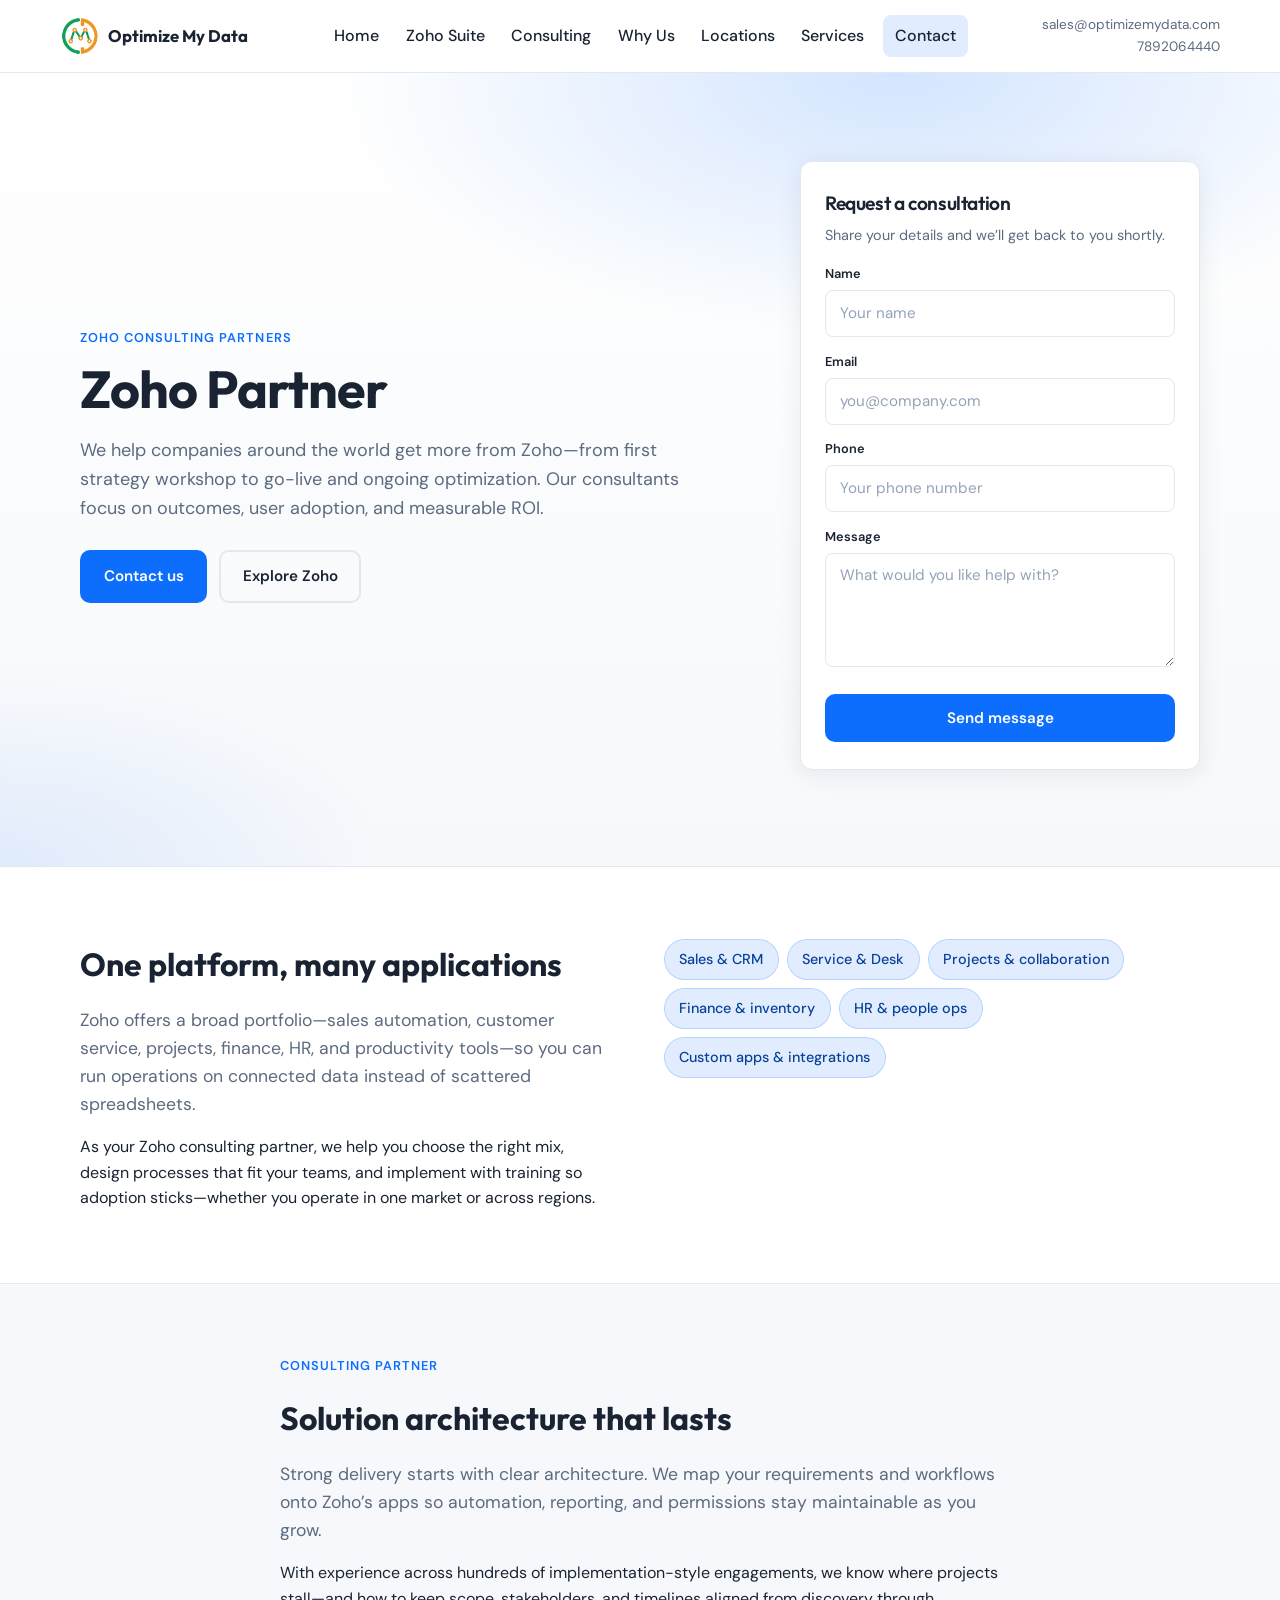
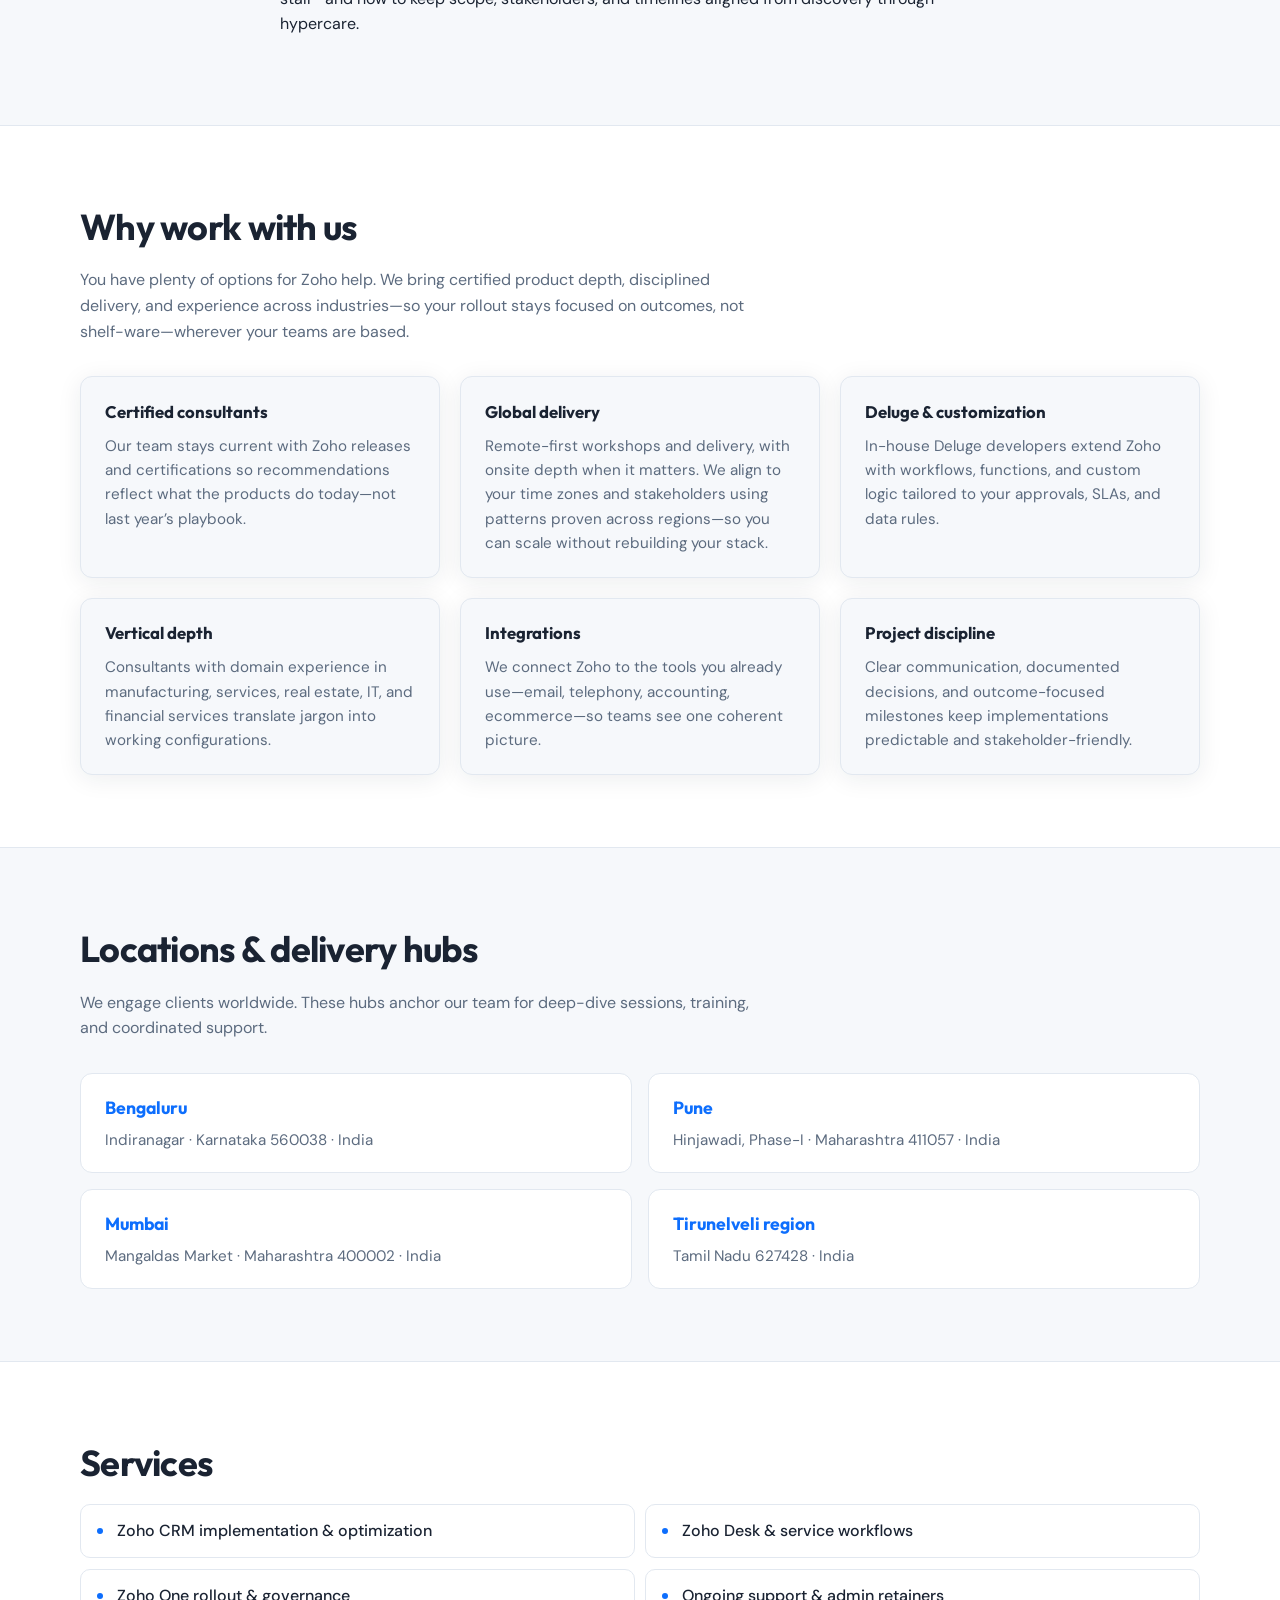
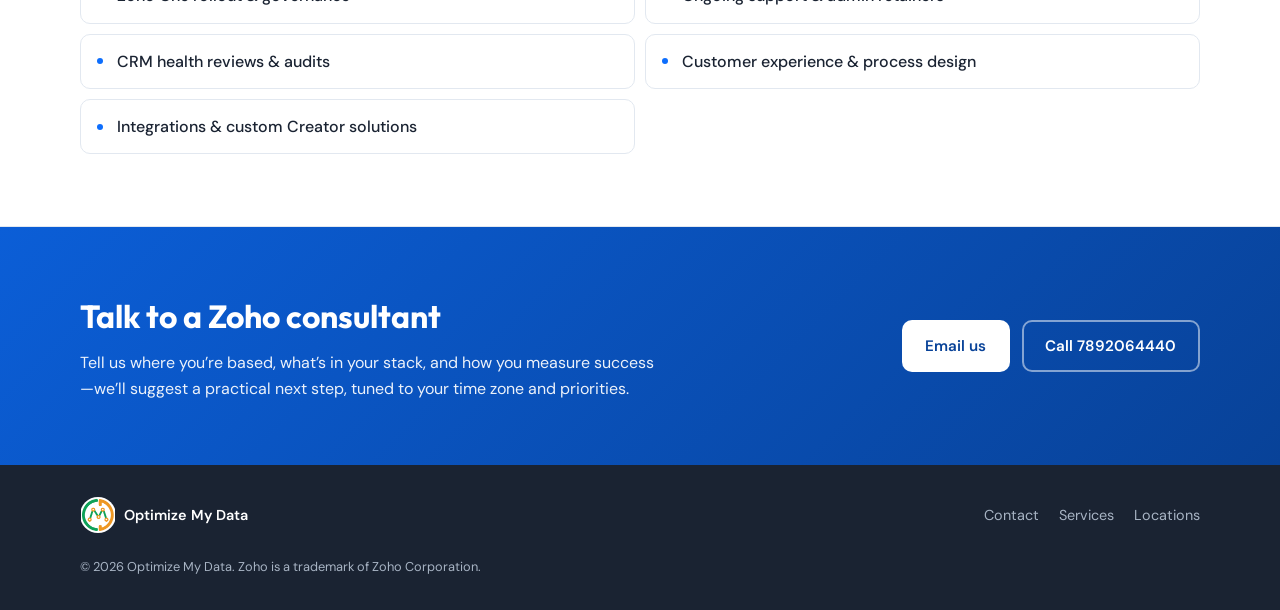
==== index.html @ 2c8fcfe2 "Add Zoho partner landing page with lead form and FormSubmit Made-with: Cursor" ====
<!DOCTYPE html>
<html lang="en">
<head>
  <meta charset="UTF-8" />
  <meta name="viewport" content="width=device-width, initial-scale=1.0" />
  <title>Zoho Partner &amp; Consulting | Optimize My Data</title>
  <meta name="description" content="Zoho consulting for organizations worldwide—from strategy workshops through go-live and ongoing optimization. Zoho CRM, Desk, Zoho One, and integrations, with a focus on adoption and measurable ROI." />
  <meta property="og:type" content="website" />
  <meta property="og:title" content="Zoho Partner &amp; Consulting | Optimize My Data" />
  <meta property="og:description" content="Zoho consulting for organizations worldwide—from strategy workshops through go-live and ongoing optimization. Zoho CRM, Desk, Zoho One, and integrations." />
  <meta name="twitter:card" content="summary_large_image" />
  <meta name="twitter:title" content="Zoho Partner &amp; Consulting | Optimize My Data" />
  <meta name="twitter:description" content="Zoho consulting for organizations worldwide—from strategy through go-live and ongoing optimization." />
  <link rel="icon" href="favicon.png" type="image/png" sizes="any" />
  <link rel="apple-touch-icon" href="favicon.png" />
  <link rel="preconnect" href="https://fonts.googleapis.com" />
  <link rel="preconnect" href="https://fonts.gstatic.com" crossorigin />
  <link href="https://fonts.googleapis.com/css2?family=DM+Sans:ital,opsz,wght@0,9..40,400;0,9..40,500;0,9..40,600;0,9..40,700;1,9..40,400&family=Outfit:wght@500;600;700&display=swap" rel="stylesheet" />
  <link rel="stylesheet" href="styles.css" />
</head>
<body>
  <header class="site-header">
    <div class="header-inner">
      <a href="#" class="logo">
        <img class="logo-mark" src="favicon.png" alt="" width="40" height="40" decoding="async" />
        <span class="logo-text">Optimize My Data</span>
      </a>
      <button type="button" class="nav-toggle" aria-label="Open menu" aria-expanded="false">
        <span></span><span></span><span></span>
      </button>
      <nav class="nav" aria-label="Primary">
        <ul class="nav-list">
          <li><a href="#home">Home</a></li>
          <li><a href="#zoho-suite">Zoho Suite</a></li>
          <li><a href="#consulting">Consulting</a></li>
          <li><a href="#why-us">Why Us</a></li>
          <li><a href="#offices">Locations</a></li>
          <li><a href="#services">Services</a></li>
          <li><a href="#contact" class="nav-cta">Contact</a></li>
        </ul>
      </nav>
      <div class="header-contact">
        <a href="mailto:sales@optimizemydata.com" class="header-email">sales@optimizemydata.com</a>
        <a href="tel:+917892064440" class="header-phone">7892064440</a>
      </div>
    </div>
  </header>

  <main>
    <section id="home" class="hero">
      <div class="hero-bg" aria-hidden="true"></div>
      <div class="container hero-grid">
        <div class="hero-copy">
          <p class="eyebrow">Zoho Consulting Partners</p>
          <h1>Zoho Partner</h1>
          <p class="hero-lead">
            We help companies around the world get more from Zoho—from first strategy workshop to go-live and ongoing optimization. Our consultants focus on outcomes, user adoption, and measurable ROI.
          </p>
          <div class="hero-actions">
            <a href="#contact" class="btn btn-primary">Contact us</a>
            <a href="#zoho-suite" class="btn btn-ghost">Explore Zoho</a>
          </div>
        </div>
        <aside class="hero-form-card" aria-labelledby="lead-form-heading">
          <h2 id="lead-form-heading" class="lead-form-title">Request a consultation</h2>
          <p class="lead-form-hint">Share your details and we’ll get back to you shortly.</p>
          <p class="file-protocol-note" role="status">
            <strong>Preview from a file?</strong> The lead form only works when this site is served over
            <code>http://</code> or <code>https://</code>. In Terminal, run
            <code>./serve.sh</code> in this project folder, then open
            <a href="http://localhost:8080">http://localhost:8080</a>.
          </p>
          <form
            class="lead-form"
            action="https://formsubmit.co/sales@optimizemydata.com"
            method="POST"
            accept-charset="UTF-8"
          >
            <input type="hidden" name="_subject" value="Landing page lead — Optimize My Data" />
            <input type="hidden" name="_next" value="" />
            <input type="hidden" name="_template" value="table" />
            <p class="lead-honey-wrap" aria-hidden="true">
              <label for="lead-honey">Leave this field empty</label>
              <input type="text" name="_honey" id="lead-honey" tabindex="-1" autocomplete="off" />
            </p>
            <div class="lead-field">
              <label for="lead-name">Name</label>
              <input
                id="lead-name"
                name="name"
                type="text"
                required
                autocomplete="name"
                placeholder="Your name"
              />
            </div>
            <div class="lead-field">
              <label for="lead-email">Email</label>
              <input
                id="lead-email"
                name="email"
                type="email"
                required
                autocomplete="email"
                placeholder="you@company.com"
              />
            </div>
            <div class="lead-field">
              <label for="lead-phone">Phone</label>
              <input
                id="lead-phone"
                name="phone"
                type="tel"
                required
                autocomplete="tel"
                placeholder="Your phone number"
              />
            </div>
            <div class="lead-field">
              <label for="lead-message">Message</label>
              <textarea
                id="lead-message"
                name="message"
                required
                rows="4"
                placeholder="What would you like help with?"
              ></textarea>
            </div>
            <button type="submit" class="btn btn-primary btn-block">Send message</button>
          </form>
        </aside>
      </div>
    </section>

    <section id="zoho-suite" class="section section-alt">
      <div class="container">
        <div class="split">
          <div>
            <h2>One platform, many applications</h2>
            <p class="lead">
              Zoho offers a broad portfolio—sales automation, customer service, projects, finance, HR, and productivity tools—so you can run operations on connected data instead of scattered spreadsheets.
            </p>
            <p>
              As your Zoho consulting partner, we help you choose the right mix, design processes that fit your teams, and implement with training so adoption sticks—whether you operate in one market or across regions.
            </p>
          </div>
          <ul class="pill-list">
            <li>Sales &amp; CRM</li>
            <li>Service &amp; Desk</li>
            <li>Projects &amp; collaboration</li>
            <li>Finance &amp; inventory</li>
            <li>HR &amp; people ops</li>
            <li>Custom apps &amp; integrations</li>
          </ul>
        </div>
      </div>
    </section>

    <section id="consulting" class="section">
      <div class="container narrow">
        <p class="eyebrow">Consulting partner</p>
        <h2>Solution architecture that lasts</h2>
        <p class="lead">
          Strong delivery starts with clear architecture. We map your requirements and workflows onto Zoho’s apps so automation, reporting, and permissions stay maintainable as you grow.
        </p>
        <p>
          With experience across hundreds of implementation-style engagements, we know where projects stall—and how to keep scope, stakeholders, and timelines aligned from discovery through hypercare.
        </p>
      </div>
    </section>

    <section id="why-us" class="section section-alt">
      <div class="container">
        <h2 class="section-title">Why work with us</h2>
        <p class="section-intro">
          You have plenty of options for Zoho help. We bring certified product depth, disciplined delivery, and experience across industries—so your rollout stays focused on outcomes, not shelf-ware—wherever your teams are based.
        </p>
        <div class="feature-grid">
          <article class="feature-card">
            <h3>Certified consultants</h3>
            <p>Our team stays current with Zoho releases and certifications so recommendations reflect what the products do today—not last year’s playbook.</p>
          </article>
          <article class="feature-card">
            <h3>Global delivery</h3>
            <p>Remote-first workshops and delivery, with onsite depth when it matters. We align to your time zones and stakeholders using patterns proven across regions—so you can scale without rebuilding your stack.</p>
          </article>
          <article class="feature-card">
            <h3>Deluge &amp; customization</h3>
            <p>In-house Deluge developers extend Zoho with workflows, functions, and custom logic tailored to your approvals, SLAs, and data rules.</p>
          </article>
          <article class="feature-card">
            <h3>Vertical depth</h3>
            <p>Consultants with domain experience in manufacturing, services, real estate, IT, and financial services translate jargon into working configurations.</p>
          </article>
          <article class="feature-card">
            <h3>Integrations</h3>
            <p>We connect Zoho to the tools you already use—email, telephony, accounting, ecommerce—so teams see one coherent picture.</p>
          </article>
          <article class="feature-card">
            <h3>Project discipline</h3>
            <p>Clear communication, documented decisions, and outcome-focused milestones keep implementations predictable and stakeholder-friendly.</p>
          </article>
        </div>
      </div>
    </section>

    <section id="offices" class="section">
      <div class="container">
        <h2 class="section-title">Locations &amp; delivery hubs</h2>
        <p class="section-intro">We engage clients worldwide. These hubs anchor our team for deep-dive sessions, training, and coordinated support.</p>
        <div class="office-grid">
          <article class="office-card">
            <h3>Bengaluru</h3>
            <p>Indiranagar · Karnataka 560038 · India</p>
          </article>
          <article class="office-card">
            <h3>Pune</h3>
            <p>Hinjawadi, Phase-I · Maharashtra 411057 · India</p>
          </article>
          <article class="office-card">
            <h3>Mumbai</h3>
            <p>Mangaldas Market · Maharashtra 400002 · India</p>
          </article>
          <article class="office-card">
            <h3>Tirunelveli region</h3>
            <p>Tamil Nadu 627428 · India</p>
          </article>
        </div>
      </div>
    </section>

    <section id="services" class="section section-alt">
      <div class="container">
        <h2 class="section-title">Services</h2>
        <ul class="services-list">
          <li>Zoho CRM implementation &amp; optimization</li>
          <li>Zoho Desk &amp; service workflows</li>
          <li>Zoho One rollout &amp; governance</li>
          <li>Ongoing support &amp; admin retainers</li>
          <li>CRM health reviews &amp; audits</li>
          <li>Customer experience &amp; process design</li>
          <li>Integrations &amp; custom Creator solutions</li>
        </ul>
      </div>
    </section>

    <section id="contact" class="section cta-section">
      <div class="container cta-inner">
        <div>
          <h2>Talk to a Zoho consultant</h2>
          <p>Tell us where you’re based, what’s in your stack, and how you measure success—we’ll suggest a practical next step, tuned to your time zone and priorities.</p>
        </div>
        <div class="cta-actions">
          <a href="mailto:sales@optimizemydata.com" class="btn btn-primary">Email us</a>
          <a href="tel:+917892064440" class="btn btn-outline">Call 7892064440</a>
        </div>
      </div>
    </section>
  </main>

  <footer class="site-footer">
    <div class="container footer-inner">
      <div class="footer-brand">
        <img class="logo-mark" src="favicon.png" alt="" width="36" height="36" decoding="async" />
        <span>Optimize My Data</span>
      </div>
      <nav class="footer-nav" aria-label="Footer">
        <a href="#contact">Contact</a>
        <a href="#services">Services</a>
        <a href="#offices">Locations</a>
      </nav>
      <p class="footer-copy">&copy; <span id="year"></span> Optimize My Data. Zoho is a trademark of Zoho Corporation.</p>
    </div>
  </footer>

  <script src="main.js"></script>
</body>
</html>
---- styles.css ----
/* Zoho partner landing — layout & theme */
:root {
  --color-bg: #f6f8fb;
  --color-surface: #ffffff;
  --color-text: #1a2332;
  --color-muted: #5c6b7f;
  --color-accent: #0d6efd;
  --color-accent-dark: #084298;
  --color-accent-soft: rgba(13, 110, 253, 0.12);
  --color-border: #e2e8f0;
  --font-sans: "DM Sans", system-ui, sans-serif;
  --font-display: "Outfit", var(--font-sans);
  --radius: 12px;
  --shadow: 0 4px 24px rgba(26, 35, 50, 0.08);
  --header-h: 72px;
}

*,
*::before,
*::after {
  box-sizing: border-box;
}

html {
  scroll-behavior: smooth;
}

body {
  margin: 0;
  font-family: var(--font-sans);
  font-size: 1rem;
  line-height: 1.6;
  color: var(--color-text);
  background: var(--color-bg);
}

img {
  max-width: 100%;
  height: auto;
}

a {
  color: var(--color-accent);
  text-decoration: none;
}

a:hover {
  text-decoration: underline;
}

.container {
  width: min(1120px, 100% - 2rem);
  margin-inline: auto;
}

.container.narrow {
  width: min(720px, 100% - 2rem);
}

/* Header */
.site-header {
  position: sticky;
  top: 0;
  z-index: 100;
  background: rgba(255, 255, 255, 0.92);
  backdrop-filter: blur(10px);
  border-bottom: 1px solid var(--color-border);
}

.header-inner {
  display: flex;
  align-items: center;
  justify-content: space-between;
  gap: 1rem;
  max-width: 1200px;
  margin: 0 auto;
  padding: 0.75rem 1.25rem;
  min-height: var(--header-h);
  flex-wrap: wrap;
}

.logo {
  display: flex;
  align-items: center;
  gap: 0.5rem;
  text-decoration: none;
  color: var(--color-text);
  font-weight: 700;
}

.logo:hover {
  text-decoration: none;
}

.logo-mark {
  display: block;
  width: 40px;
  height: 40px;
  object-fit: contain;
  flex-shrink: 0;
  border-radius: 50%;
}

.logo-text {
  font-family: var(--font-display);
  font-size: 1.05rem;
}

.header-contact {
  display: none;
  flex-direction: column;
  align-items: flex-end;
  gap: 0;
  font-size: 0.85rem;
}

.header-contact a {
  color: var(--color-muted);
  text-decoration: none;
}

.header-contact a:hover {
  color: var(--color-accent);
}

.nav-toggle {
  display: flex;
  flex-direction: column;
  justify-content: center;
  gap: 5px;
  width: 44px;
  height: 44px;
  padding: 0;
  border: none;
  background: transparent;
  cursor: pointer;
}

.nav-toggle span {
  display: block;
  height: 2px;
  background: var(--color-text);
  border-radius: 1px;
  transition: transform 0.2s, opacity 0.2s;
}

.nav-toggle[aria-expanded="true"] span:nth-child(1) {
  transform: translateY(7px) rotate(45deg);
}

.nav-toggle[aria-expanded="true"] span:nth-child(2) {
  opacity: 0;
}

.nav-toggle[aria-expanded="true"] span:nth-child(3) {
  transform: translateY(-7px) rotate(-45deg);
}

.nav {
  width: 100%;
  order: 10;
  max-height: 0;
  overflow: hidden;
  transition: max-height 0.35s ease;
}

.nav.is-open {
  max-height: 400px;
}

.nav-list {
  list-style: none;
  margin: 0;
  padding: 1rem 0 0;
  display: flex;
  flex-direction: column;
  gap: 0.25rem;
}

.nav-list a {
  display: block;
  padding: 0.6rem 0;
  color: var(--color-text);
  font-weight: 500;
  text-decoration: none;
  border-radius: 8px;
}

.nav-list a:hover {
  color: var(--color-accent);
  text-decoration: none;
}

.nav-cta {
  background: var(--color-accent-soft);
  padding-inline: 0.75rem !important;
  margin-top: 0.25rem;
}

@media (min-width: 900px) {
  .nav-toggle {
    display: none;
  }

  .header-contact {
    display: flex;
  }

  .nav {
    width: auto;
    order: 0;
    max-height: none !important;
    overflow: visible;
  }

  .nav-list {
    flex-direction: row;
    align-items: center;
    gap: 0.15rem;
    padding: 0;
  }

  .nav-list a {
    padding: 0.5rem 0.75rem;
  }

  .nav-cta {
    margin-top: 0;
    margin-left: 0.25rem;
  }
}

/* Hero */
.hero {
  position: relative;
  padding: clamp(3rem, 8vw, 5.5rem) 0 clamp(4rem, 10vw, 6rem);
  overflow: hidden;
}

.hero-bg {
  position: absolute;
  inset: 0;
  background:
    radial-gradient(ellipse 80% 60% at 70% 0%, rgba(13, 110, 253, 0.18), transparent 55%),
    radial-gradient(ellipse 60% 50% at 0% 100%, rgba(61, 139, 253, 0.12), transparent 50%),
    linear-gradient(180deg, #fff 0%, var(--color-bg) 100%);
  pointer-events: none;
}

.hero-grid {
  position: relative;
  display: grid;
  gap: 2rem;
  align-items: start;
}

@media (min-width: 960px) {
  .hero-grid {
    grid-template-columns: 1fr minmax(280px, 400px);
    gap: clamp(2rem, 4vw, 3.5rem);
    align-items: center;
  }
}

.hero-copy {
  min-width: 0;
}

.hero-form-card {
  position: relative;
  background: var(--color-surface);
  border: 1px solid var(--color-border);
  border-radius: var(--radius);
  box-shadow: var(--shadow);
  padding: 1.5rem 1.35rem;
}

@media (min-width: 960px) {
  .hero-form-card {
    padding: 1.65rem 1.5rem;
  }
}

.lead-form-title {
  font-family: var(--font-display);
  font-size: 1.2rem;
  font-weight: 600;
  margin: 0 0 0.35rem;
  letter-spacing: -0.02em;
}

.lead-form-hint {
  margin: 0 0 1.15rem;
  font-size: 0.9rem;
  color: var(--color-muted);
  line-height: 1.45;
}

.file-protocol-note {
  display: none;
  margin: 0 0 1rem;
  padding: 0.75rem 0.85rem;
  font-size: 0.82rem;
  line-height: 1.45;
  color: var(--color-text);
  background: #fff8e6;
  border: 1px solid #f5d78e;
  border-radius: 8px;
}

.file-protocol-note code {
  font-size: 0.78rem;
  padding: 0.1em 0.35em;
  background: rgba(0, 0, 0, 0.06);
  border-radius: 4px;
}

.file-protocol-note a {
  font-weight: 600;
  white-space: nowrap;
}

html.is-file-protocol .file-protocol-note {
  display: block;
}

.lead-form .lead-field {
  margin-bottom: 0.9rem;
}

.lead-form label {
  display: block;
  font-size: 0.8rem;
  font-weight: 600;
  margin-bottom: 0.35rem;
  color: var(--color-text);
}

.lead-form input,
.lead-form textarea {
  width: 100%;
  padding: 0.65rem 0.85rem;
  border: 1px solid var(--color-border);
  border-radius: 8px;
  font: inherit;
  font-size: 0.95rem;
  color: var(--color-text);
  background: #fff;
  transition: border-color 0.15s, box-shadow 0.15s;
}

.lead-form input::placeholder,
.lead-form textarea::placeholder {
  color: #94a3b8;
}

.lead-form input:focus,
.lead-form textarea:focus {
  outline: none;
  border-color: var(--color-accent);
  box-shadow: 0 0 0 3px var(--color-accent-soft);
}

.lead-form textarea {
  min-height: 5.5rem;
  resize: vertical;
  line-height: 1.5;
}

.lead-form .btn-block {
  width: 100%;
  margin-top: 0.35rem;
}

.lead-honey-wrap {
  position: absolute;
  width: 1px;
  height: 1px;
  padding: 0;
  margin: -1px;
  overflow: hidden;
  clip: rect(0, 0, 0, 0);
  white-space: nowrap;
  border: 0;
}

.eyebrow {
  font-size: 0.8rem;
  font-weight: 600;
  letter-spacing: 0.08em;
  text-transform: uppercase;
  color: var(--color-accent);
  margin: 0 0 0.75rem;
}

.hero h1 {
  font-family: var(--font-display);
  font-size: clamp(2.25rem, 5vw, 3.25rem);
  font-weight: 700;
  line-height: 1.15;
  margin: 0 0 1rem;
  letter-spacing: -0.02em;
}

.hero h1 .accent {
  color: var(--color-accent);
}

.hero-lead {
  font-size: 1.125rem;
  color: var(--color-muted);
  max-width: 36em;
  margin: 0 0 1.75rem;
}

.hero-actions {
  display: flex;
  flex-wrap: wrap;
  gap: 0.75rem;
}

.btn {
  display: inline-flex;
  align-items: center;
  justify-content: center;
  padding: 0.75rem 1.35rem;
  font-family: inherit;
  font-size: 0.95rem;
  font-weight: 600;
  border-radius: 10px;
  border: 2px solid transparent;
  cursor: pointer;
  text-decoration: none;
  transition: background 0.2s, color 0.2s, border-color 0.2s, transform 0.15s;
}

.btn:hover {
  text-decoration: none;
  transform: translateY(-1px);
}

.btn-primary {
  background: var(--color-accent);
  color: #fff;
}

.btn-primary:hover {
  background: var(--color-accent-dark);
  color: #fff;
}

.btn-ghost {
  background: transparent;
  color: var(--color-text);
  border-color: var(--color-border);
}

.btn-ghost:hover {
  border-color: var(--color-accent);
  color: var(--color-accent);
}

.btn-outline {
  background: transparent;
  color: #fff;
  border-color: rgba(255, 255, 255, 0.5);
}

.btn-outline:hover {
  background: rgba(255, 255, 255, 0.1);
  border-color: #fff;
  color: #fff;
}

/* Sections */
.section {
  padding: clamp(3rem, 6vw, 4.5rem) 0;
}

.section-alt {
  background: var(--color-surface);
  border-block: 1px solid var(--color-border);
}

.section-title {
  font-family: var(--font-display);
  font-size: clamp(1.75rem, 3vw, 2.25rem);
  margin: 0 0 0.75rem;
  letter-spacing: -0.02em;
}

.section-intro {
  color: var(--color-muted);
  max-width: 42em;
  margin: 0 0 2rem;
}

.lead {
  font-size: 1.1rem;
  color: var(--color-muted);
  margin: 0 0 1rem;
}

.split {
  display: grid;
  gap: 2rem;
  align-items: start;
}

@media (min-width: 768px) {
  .split {
    grid-template-columns: 1fr 1fr;
    gap: 3rem;
  }
}

.split h2 {
  font-family: var(--font-display);
  font-size: clamp(1.5rem, 2.5vw, 2rem);
  margin: 0 0 1rem;
}

.split p {
  margin: 0 0 1rem;
}

.split p:last-child {
  margin-bottom: 0;
}

.pill-list {
  list-style: none;
  margin: 0;
  padding: 0;
  display: flex;
  flex-wrap: wrap;
  gap: 0.5rem;
}

.pill-list li {
  padding: 0.5rem 0.9rem;
  background: var(--color-accent-soft);
  color: var(--color-accent-dark);
  font-size: 0.9rem;
  font-weight: 500;
  border-radius: 999px;
  border: 1px solid rgba(13, 110, 253, 0.2);
}

.narrow h2 {
  font-family: var(--font-display);
  font-size: clamp(1.5rem, 2.5vw, 2rem);
  margin: 0 0 1rem;
}

.narrow p {
  margin: 0 0 1rem;
}

/* Feature grid */
.feature-grid {
  display: grid;
  gap: 1.25rem;
}

@media (min-width: 600px) {
  .feature-grid {
    grid-template-columns: repeat(2, 1fr);
  }
}

@media (min-width: 900px) {
  .feature-grid {
    grid-template-columns: repeat(3, 1fr);
  }
}

.feature-card {
  background: var(--color-bg);
  padding: 1.35rem 1.5rem;
  border-radius: var(--radius);
  border: 1px solid var(--color-border);
  box-shadow: var(--shadow);
}

.feature-card h3 {
  font-family: var(--font-display);
  font-size: 1.05rem;
  margin: 0 0 0.5rem;
}

.feature-card p {
  margin: 0;
  font-size: 0.95rem;
  color: var(--color-muted);
}

/* Offices */
.office-grid {
  display: grid;
  gap: 1rem;
}

@media (min-width: 600px) {
  .office-grid {
    grid-template-columns: repeat(2, 1fr);
  }
}

.office-card {
  background: var(--color-surface);
  padding: 1.25rem 1.5rem;
  border-radius: var(--radius);
  border: 1px solid var(--color-border);
}

.office-card h3 {
  font-family: var(--font-display);
  font-size: 1.1rem;
  margin: 0 0 0.35rem;
  color: var(--color-accent);
}

.office-card p {
  margin: 0;
  font-size: 0.95rem;
  color: var(--color-muted);
}

/* Services */
.services-list {
  list-style: none;
  margin: 0;
  padding: 0;
  display: grid;
  gap: 0.65rem;
}

@media (min-width: 560px) {
  .services-list {
    grid-template-columns: repeat(2, 1fr);
  }
}

.services-list li {
  position: relative;
  padding: 0.85rem 1rem 0.85rem 2.25rem;
  background: var(--color-surface);
  border: 1px solid var(--color-border);
  border-radius: 10px;
  font-weight: 500;
}

.services-list li::before {
  content: "";
  position: absolute;
  left: 1rem;
  top: 50%;
  transform: translateY(-50%);
  width: 6px;
  height: 6px;
  background: var(--color-accent);
  border-radius: 50%;
}

/* CTA */
.cta-section {
  background: linear-gradient(135deg, #0b5ed7 0%, #084298 100%);
  color: #fff;
  padding: clamp(3rem, 6vw, 4rem) 0;
}

.cta-section h2 {
  font-family: var(--font-display);
  font-size: clamp(1.5rem, 3vw, 2rem);
  margin: 0 0 0.5rem;
}

.cta-section p {
  margin: 0;
  opacity: 0.92;
  max-width: 36em;
}

.cta-inner {
  display: flex;
  flex-direction: column;
  gap: 1.5rem;
  align-items: flex-start;
}

@media (min-width: 700px) {
  .cta-inner {
    flex-direction: row;
    align-items: center;
    justify-content: space-between;
  }
}

.cta-actions {
  display: flex;
  flex-wrap: wrap;
  gap: 0.75rem;
}

.cta-section .btn-primary {
  background: #fff;
  color: var(--color-accent-dark);
}

.cta-section .btn-primary:hover {
  background: #f0f4ff;
}

/* Footer */
.site-footer {
  background: var(--color-text);
  color: #a8b4c4;
  padding: 2rem 0;
  font-size: 0.9rem;
}

.footer-inner {
  display: flex;
  flex-direction: column;
  gap: 1rem;
  align-items: flex-start;
}

.footer-brand {
  display: flex;
  align-items: center;
  gap: 0.5rem;
  color: #fff;
  font-weight: 600;
}

.footer-brand .logo-mark {
  width: 36px;
  height: 36px;
}

.footer-nav {
  display: flex;
  gap: 1.25rem;
}

.footer-nav a {
  color: #a8b4c4;
  text-decoration: none;
}

.footer-nav a:hover {
  color: #fff;
}

.footer-copy {
  margin: 0;
  font-size: 0.8rem;
  max-width: 100%;
}

@media (min-width: 600px) {
  .footer-inner {
    flex-direction: row;
    flex-wrap: wrap;
    align-items: center;
    justify-content: space-between;
  }

  .footer-copy {
    width: 100%;
    margin-top: 0.5rem;
  }
}
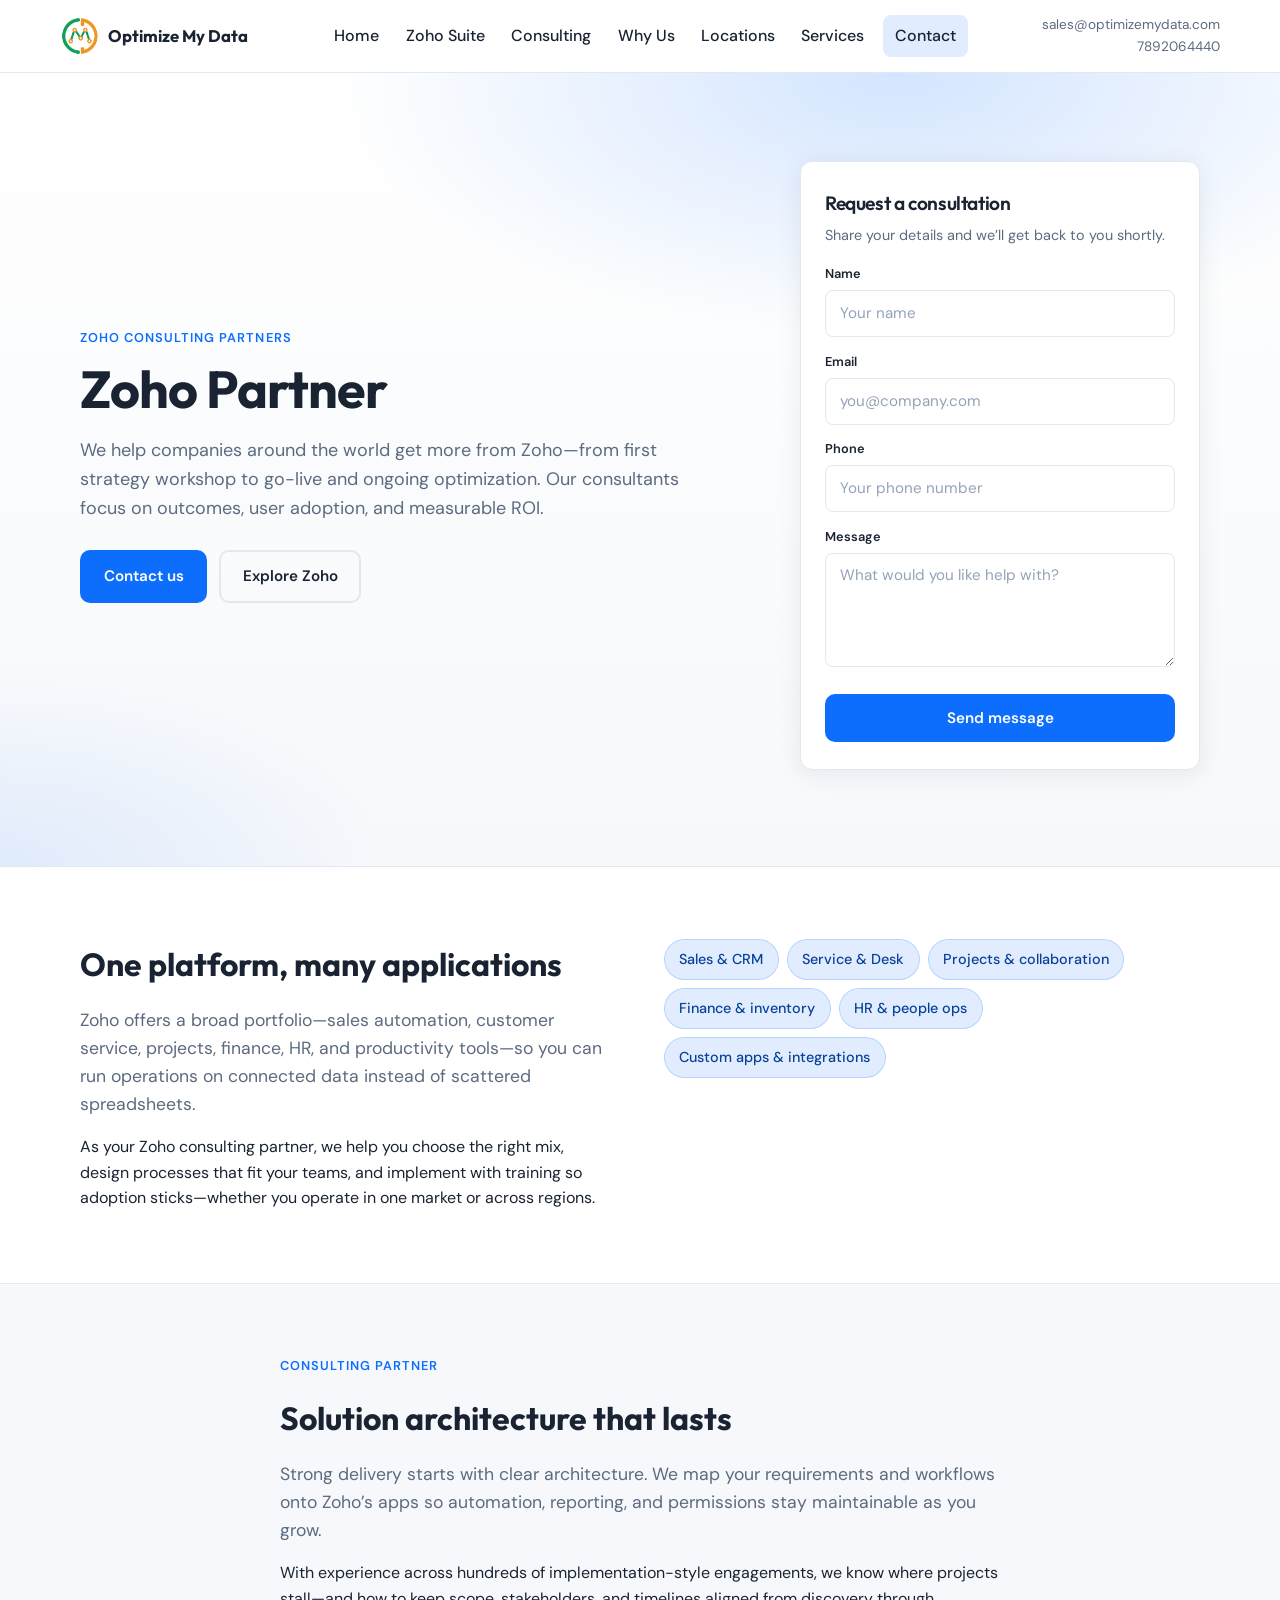
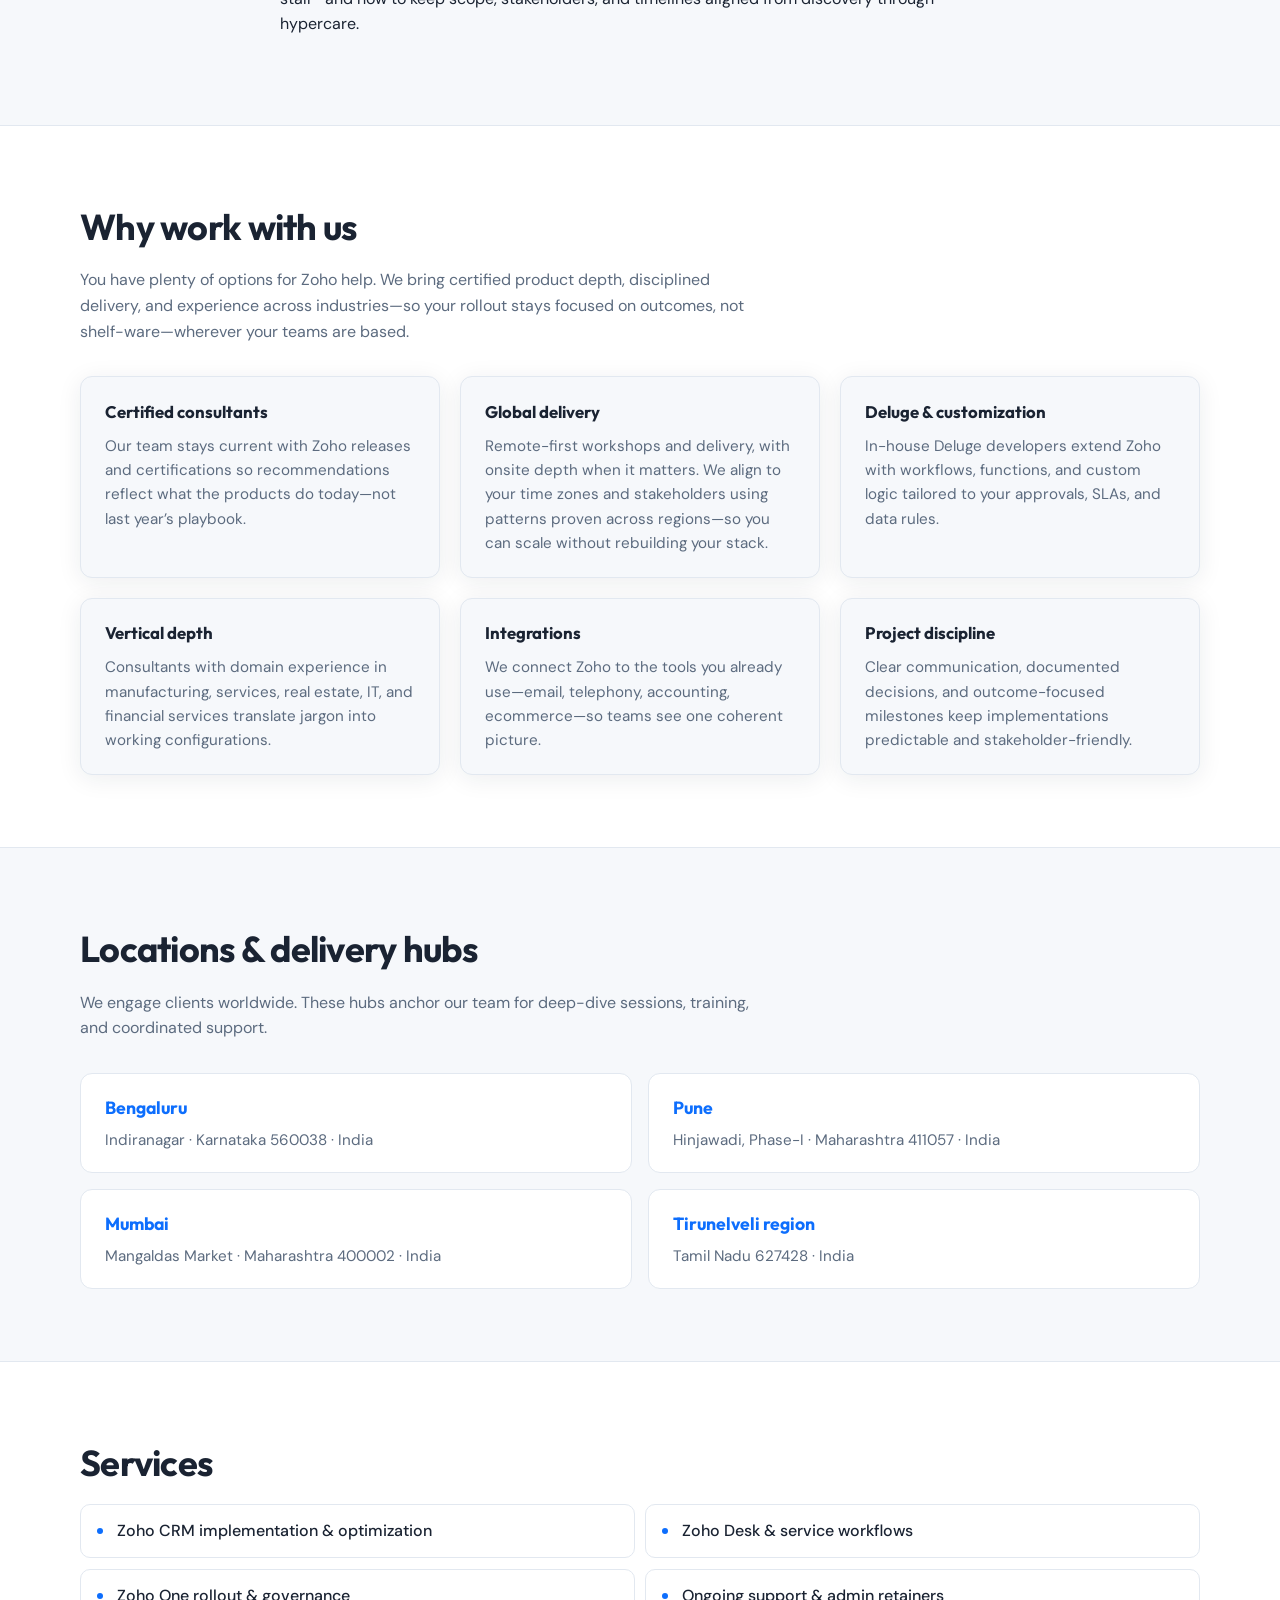
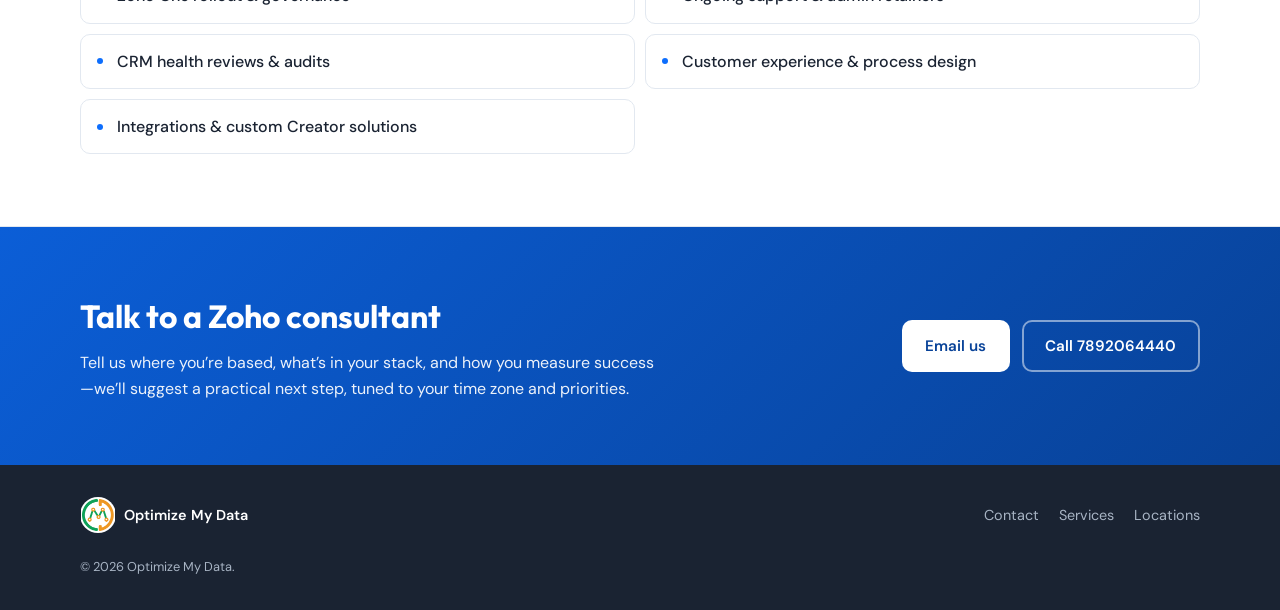
==== commit b4e411ce: "Remove Zoho trademark line from footer Made-with: Cursor" ====
--- a/index.html
+++ b/index.html
@@ -269,7 +269,7 @@
         <a href="#services">Services</a>
         <a href="#offices">Locations</a>
       </nav>
-      <p class="footer-copy">&copy; <span id="year"></span> Optimize My Data. Zoho is a trademark of Zoho Corporation.</p>
+      <p class="footer-copy">&copy; <span id="year"></span> Optimize My Data.</p>
     </div>
   </footer>
 
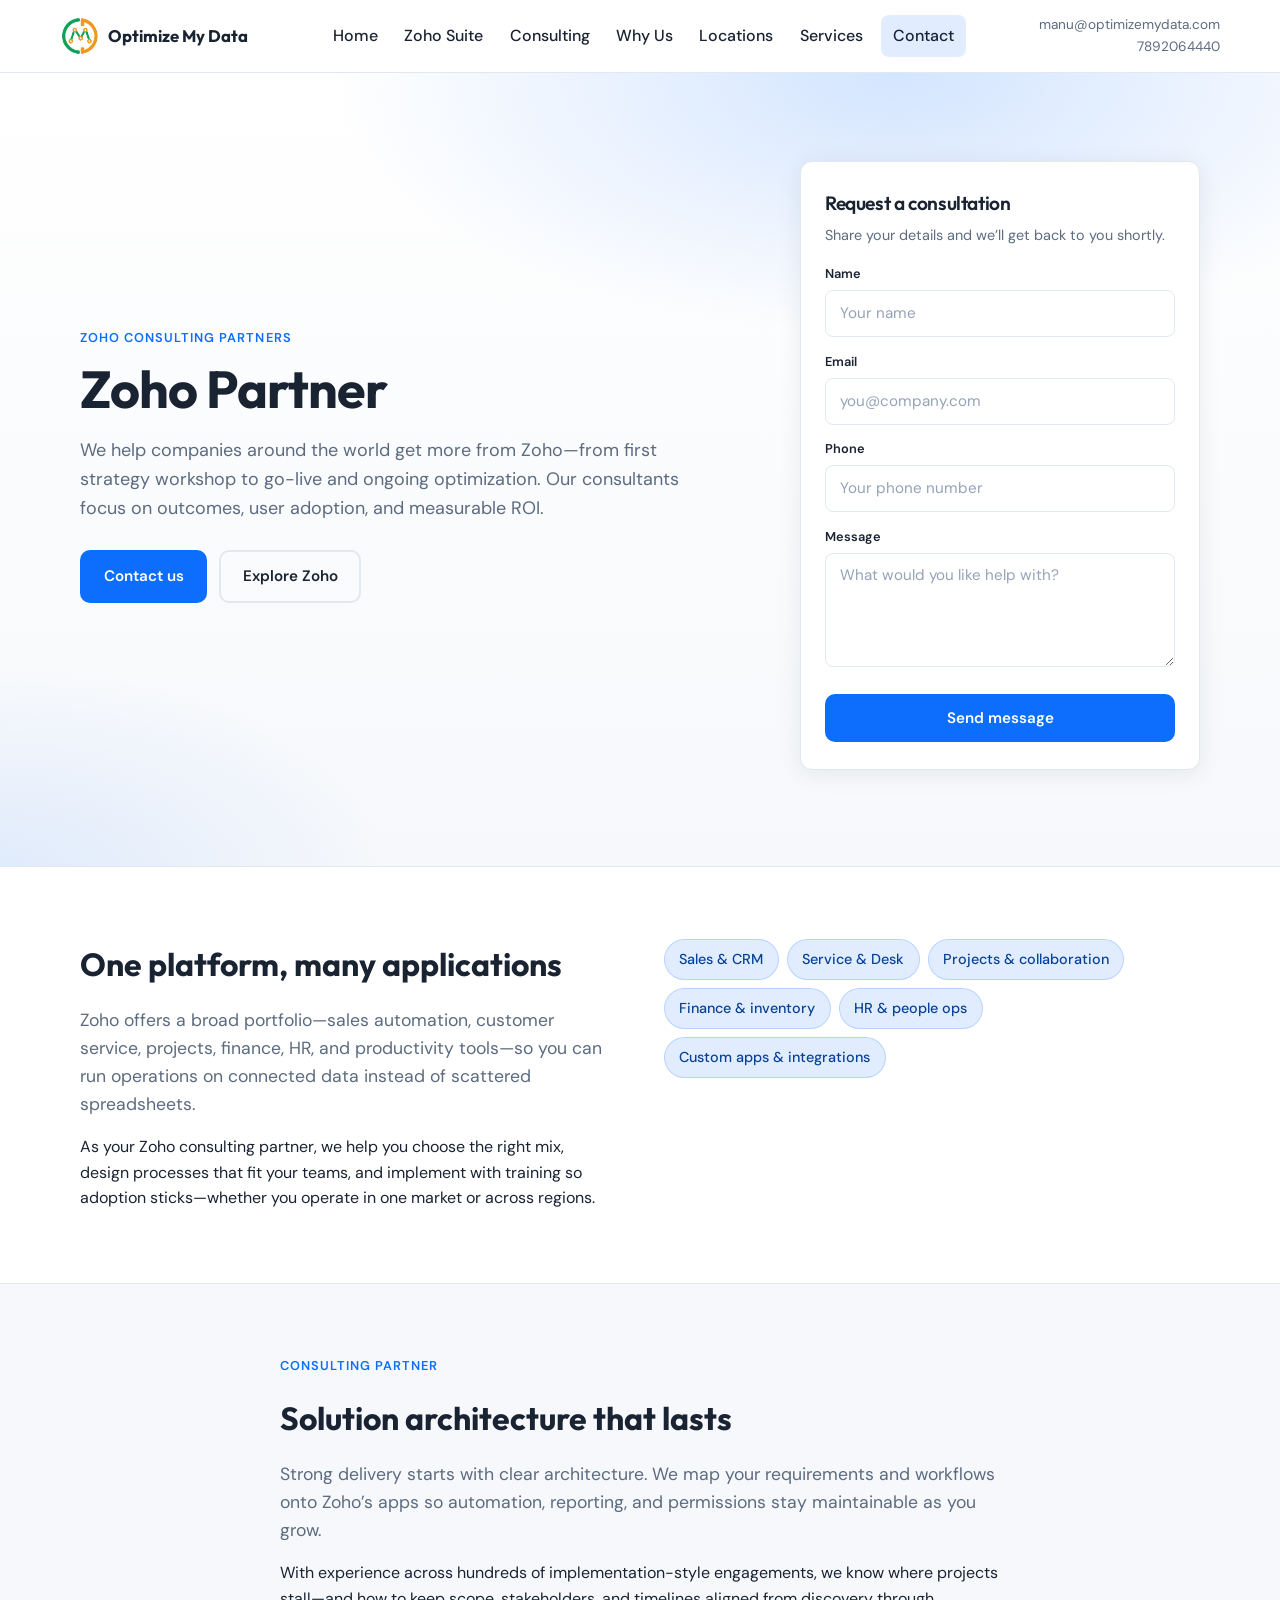
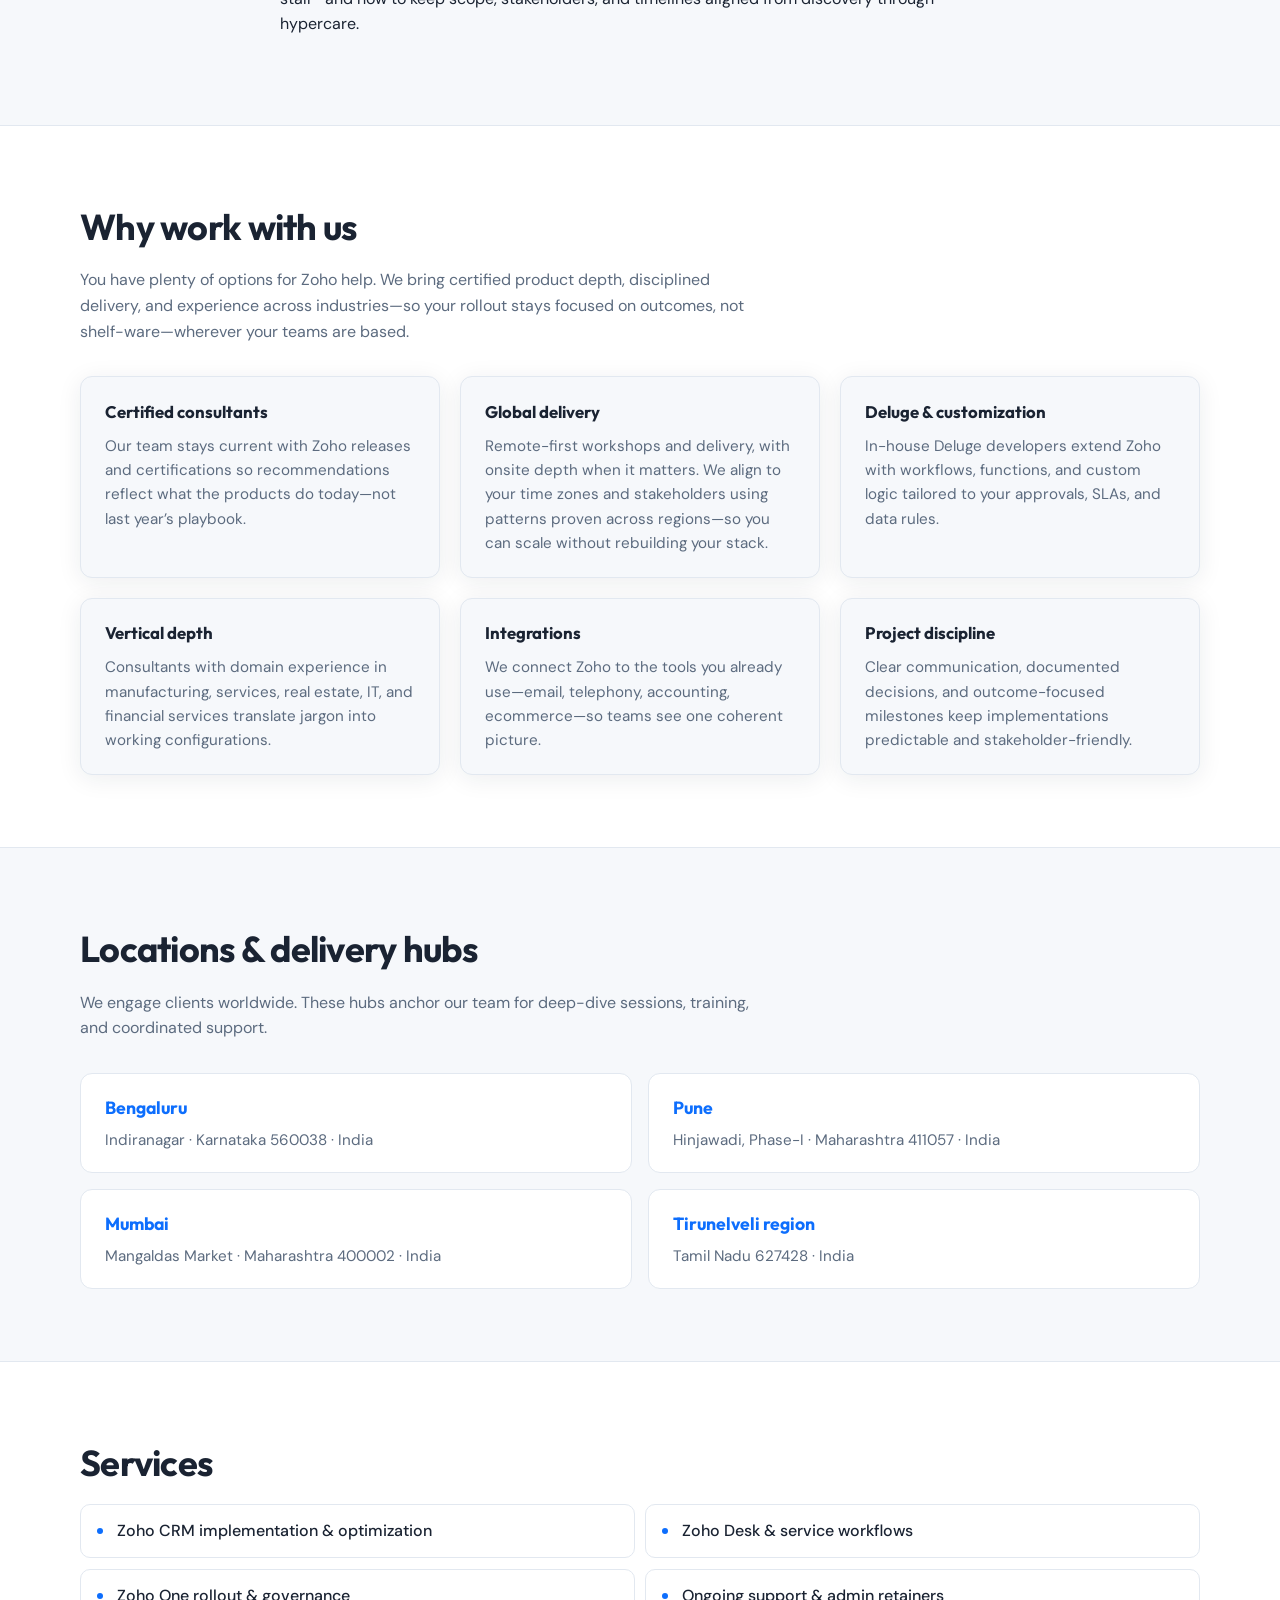
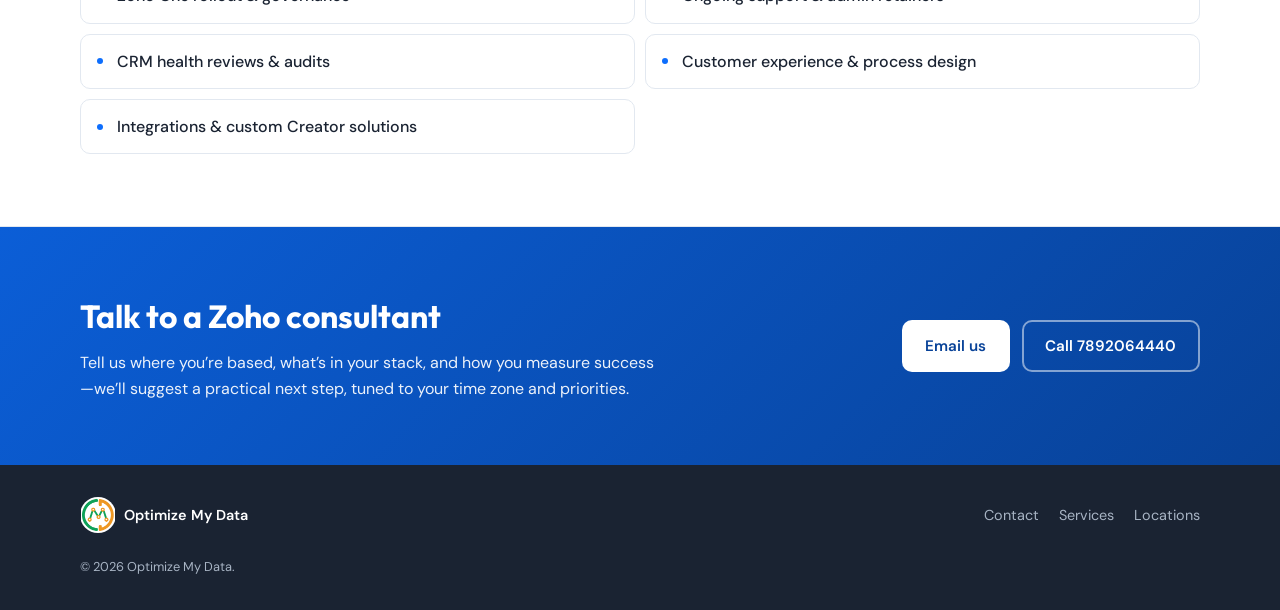
==== commit d8d4212f: "Send lead form submissions to manu@optimizemydata.com Made-with: Cursor" ====
--- a/index.html
+++ b/index.html
@@ -40,7 +40,7 @@
         </ul>
       </nav>
       <div class="header-contact">
-        <a href="mailto:sales@optimizemydata.com" class="header-email">sales@optimizemydata.com</a>
+        <a href="mailto:manu@optimizemydata.com" class="header-email">manu@optimizemydata.com</a>
         <a href="tel:+917892064440" class="header-phone">7892064440</a>
       </div>
     </div>
@@ -72,12 +72,12 @@
           </p>
           <form
             class="lead-form"
-            action="https://formsubmit.co/sales@optimizemydata.com"
+            action="https://formsubmit.co/manu@optimizemydata.com"
             method="POST"
             accept-charset="UTF-8"
           >
             <input type="hidden" name="_subject" value="Landing page lead — Optimize My Data" />
-            <input type="hidden" name="_next" value="" />
+            <input type="hidden" name="_url" value="" />
             <input type="hidden" name="_template" value="table" />
             <p class="lead-honey-wrap" aria-hidden="true">
               <label for="lead-honey">Leave this field empty</label>
@@ -251,7 +251,7 @@
           <p>Tell us where you’re based, what’s in your stack, and how you measure success—we’ll suggest a practical next step, tuned to your time zone and priorities.</p>
         </div>
         <div class="cta-actions">
-          <a href="mailto:sales@optimizemydata.com" class="btn btn-primary">Email us</a>
+          <a href="mailto:manu@optimizemydata.com" class="btn btn-primary">Email us</a>
           <a href="tel:+917892064440" class="btn btn-outline">Call 7892064440</a>
         </div>
       </div>
